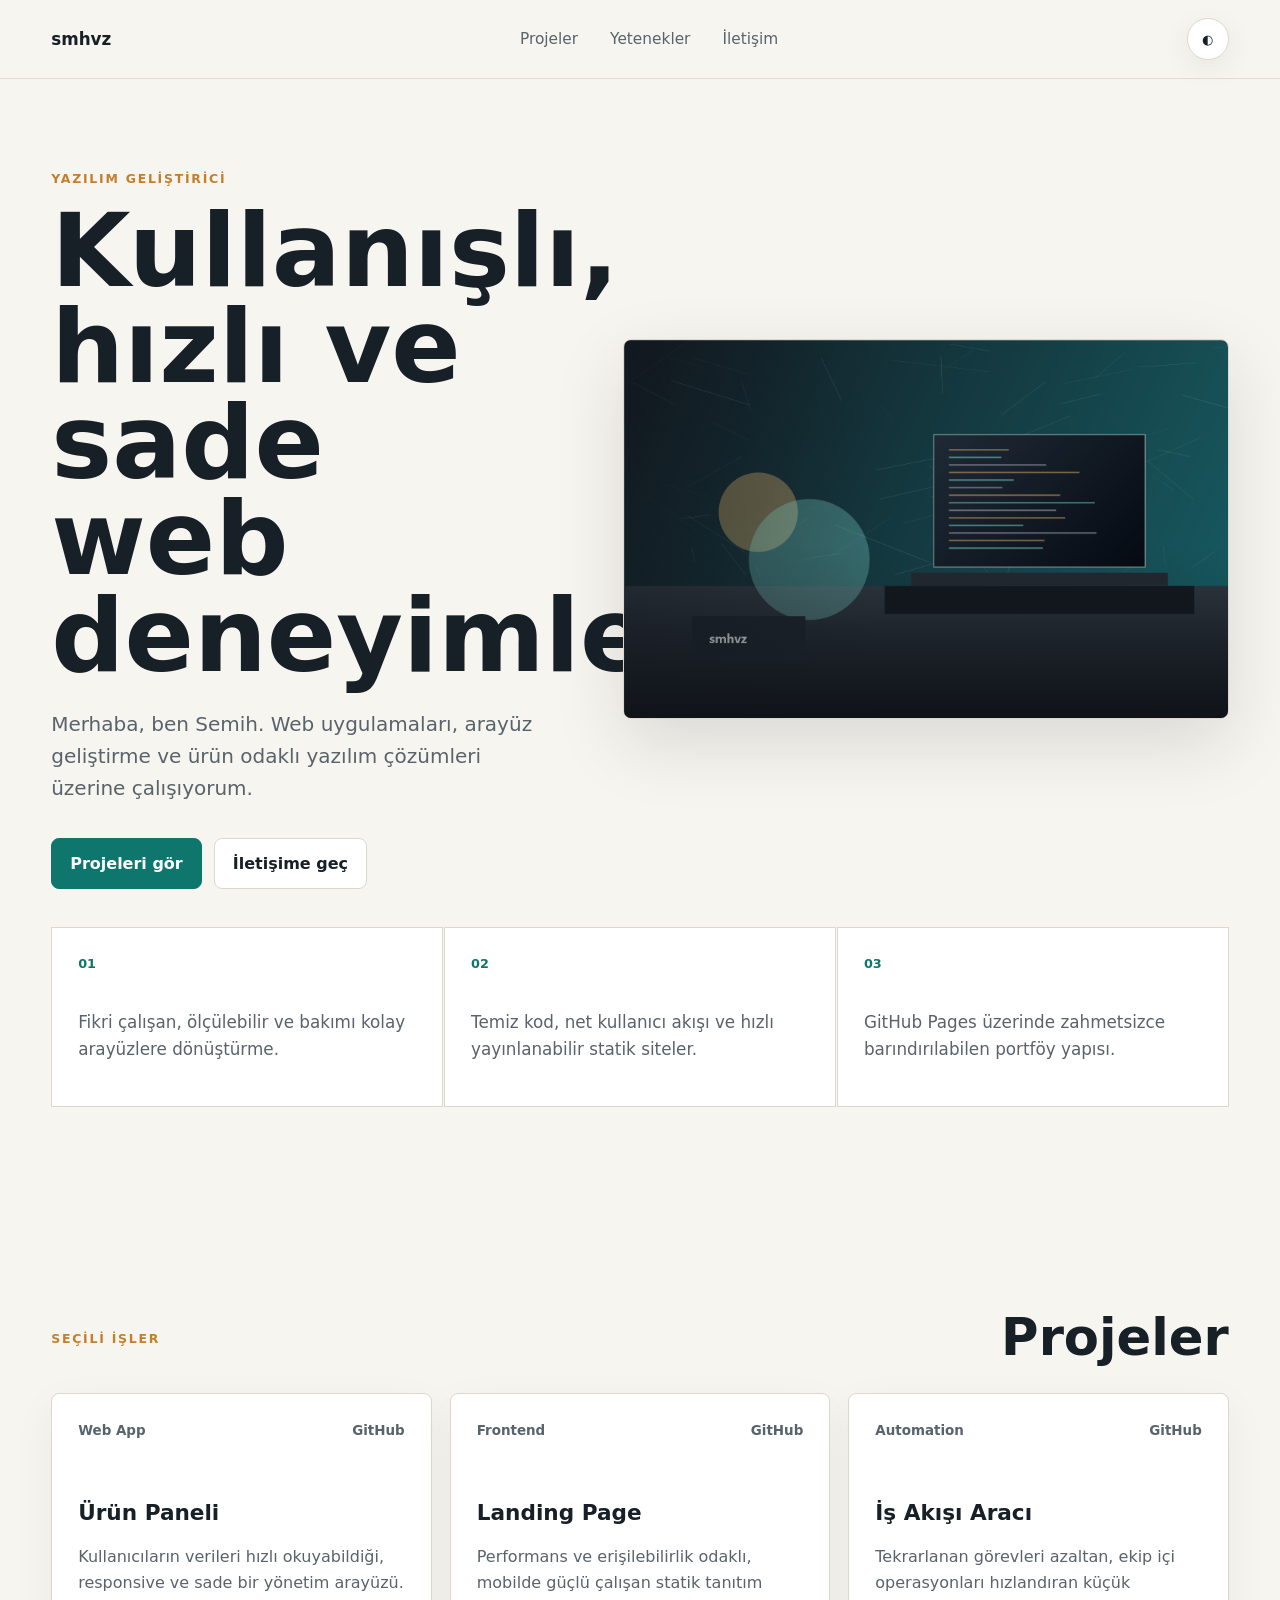
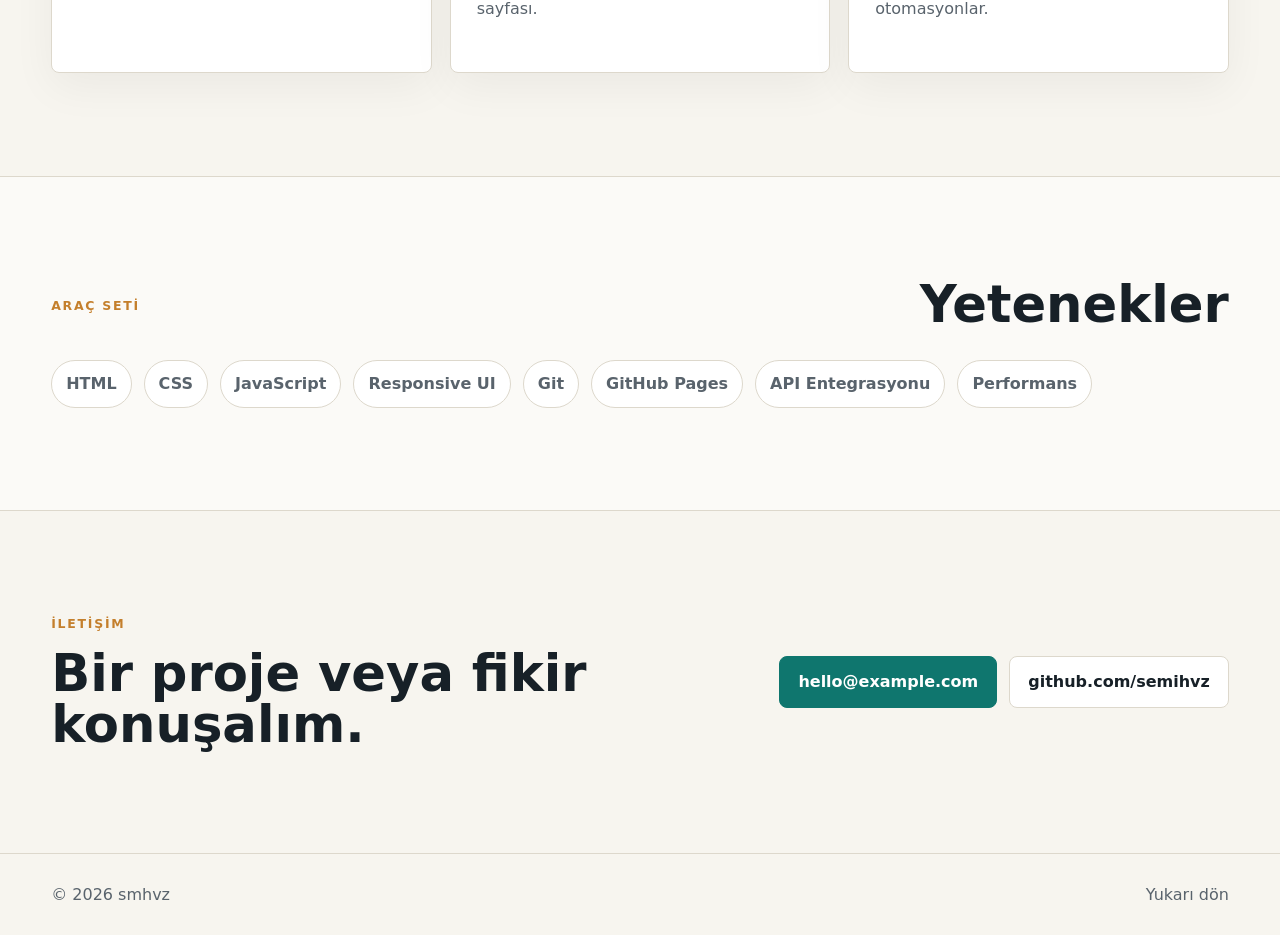
==== index.html @ c2ba66c3 "first commit" ====
<!doctype html>
<html lang="tr">
  <head>
    <meta charset="utf-8" />
    <meta name="viewport" content="width=device-width, initial-scale=1" />
    <meta
      name="description"
      content="smhvz kişisel portföy sitesi: yazılım geliştirme, projeler ve iletişim."
    />
    <meta property="og:title" content="smhvz | Portföy" />
    <meta
      property="og:description"
      content="Yazılım geliştirme, arayüzler ve ürün odaklı projeler."
    />
    <meta property="og:image" content="assets/portfolio-visual.png" />
    <title>smhvz | Portföy</title>
    <link rel="preload" href="assets/portfolio-visual.png" as="image" />
    <link rel="stylesheet" href="styles.css" />
  </head>
  <body>
    <header class="site-header">
      <a class="brand" href="#top" aria-label="Ana sayfa">smhvz</a>
      <nav class="nav" aria-label="Ana menü">
        <a href="#work">Projeler</a>
        <a href="#skills">Yetenekler</a>
        <a href="#contact">İletişim</a>
      </nav>
      <button class="theme-toggle" type="button" aria-label="Temayı değiştir">
        <span aria-hidden="true">◐</span>
      </button>
    </header>

    <main id="top">
      <section class="hero" aria-labelledby="hero-title">
        <div class="hero-copy">
          <p class="eyebrow">Yazılım Geliştirici</p>
          <h1 id="hero-title">Kullanışlı, hızlı ve sade web deneyimleri.</h1>
          <p class="hero-text">
            Merhaba, ben Semih. Web uygulamaları, arayüz geliştirme ve ürün
            odaklı yazılım çözümleri üzerine çalışıyorum.
          </p>
          <div class="hero-actions">
            <a class="button primary" href="#work">Projeleri gör</a>
            <a class="button secondary" href="mailto:hello@example.com">İletişime geç</a>
          </div>
        </div>
        <figure class="hero-media">
          <img
            src="assets/portfolio-visual.png"
            alt="Modern yazılım geliştirme çalışma alanı görseli"
          />
        </figure>
      </section>

      <section class="section intro" aria-label="Kısa özet">
        <div>
          <span class="metric">01</span>
          <p>Fikri çalışan, ölçülebilir ve bakımı kolay arayüzlere dönüştürme.</p>
        </div>
        <div>
          <span class="metric">02</span>
          <p>Temiz kod, net kullanıcı akışı ve hızlı yayınlanabilir statik siteler.</p>
        </div>
        <div>
          <span class="metric">03</span>
          <p>GitHub Pages üzerinde zahmetsizce barındırılabilen portföy yapısı.</p>
        </div>
      </section>

      <section class="section" id="work" aria-labelledby="work-title">
        <div class="section-heading">
          <p class="eyebrow">Seçili İşler</p>
          <h2 id="work-title">Projeler</h2>
        </div>
        <div class="project-grid">
          <article class="project-card">
            <div class="project-topline">
              <span>Web App</span>
              <a href="https://github.com/semihvz" aria-label="GitHub profilini aç">GitHub</a>
            </div>
            <h3>Ürün Paneli</h3>
            <p>
              Kullanıcıların verileri hızlı okuyabildiği, responsive ve sade bir
              yönetim arayüzü.
            </p>
          </article>
          <article class="project-card">
            <div class="project-topline">
              <span>Frontend</span>
              <a href="https://github.com/semihvz" aria-label="GitHub profilini aç">GitHub</a>
            </div>
            <h3>Landing Page</h3>
            <p>
              Performans ve erişilebilirlik odaklı, mobilde güçlü çalışan statik
              tanıtım sayfası.
            </p>
          </article>
          <article class="project-card">
            <div class="project-topline">
              <span>Automation</span>
              <a href="https://github.com/semihvz" aria-label="GitHub profilini aç">GitHub</a>
            </div>
            <h3>İş Akışı Aracı</h3>
            <p>
              Tekrarlanan görevleri azaltan, ekip içi operasyonları hızlandıran
              küçük otomasyonlar.
            </p>
          </article>
        </div>
      </section>

      <section class="section skills-section" id="skills" aria-labelledby="skills-title">
        <div class="section-heading">
          <p class="eyebrow">Araç Seti</p>
          <h2 id="skills-title">Yetenekler</h2>
        </div>
        <div class="skills">
          <span>HTML</span>
          <span>CSS</span>
          <span>JavaScript</span>
          <span>Responsive UI</span>
          <span>Git</span>
          <span>GitHub Pages</span>
          <span>API Entegrasyonu</span>
          <span>Performans</span>
        </div>
      </section>

      <section class="section contact" id="contact" aria-labelledby="contact-title">
        <div>
          <p class="eyebrow">İletişim</p>
          <h2 id="contact-title">Bir proje veya fikir konuşalım.</h2>
        </div>
        <div class="contact-actions">
          <a class="button primary" href="mailto:hello@example.com">hello@example.com</a>
          <a class="button secondary" href="https://github.com/semihvz">github.com/semihvz</a>
        </div>
      </section>
    </main>

    <footer class="footer">
      <span>© <span id="year"></span> smhvz</span>
      <a href="#top">Yukarı dön</a>
    </footer>

    <script src="script.js"></script>
  </body>
</html>
---- styles.css ----
:root {
  color-scheme: light;
  --bg: #f7f5ef;
  --surface: #ffffff;
  --text: #172027;
  --muted: #59636c;
  --line: #ddd8cc;
  --accent: #0f766e;
  --accent-strong: #115e59;
  --warm: #c47f2c;
  --shadow: 0 24px 70px rgba(23, 32, 39, 0.13);
}

:root[data-theme="dark"] {
  color-scheme: dark;
  --bg: #11161b;
  --surface: #192127;
  --text: #f2f5f2;
  --muted: #a9b4b7;
  --line: #2d3a40;
  --accent: #7dd3c7;
  --accent-strong: #9ee6dc;
  --warm: #f2bc77;
  --shadow: 0 24px 70px rgba(0, 0, 0, 0.38);
}

* {
  box-sizing: border-box;
}

html {
  scroll-behavior: smooth;
}

body {
  margin: 0;
  background: var(--bg);
  color: var(--text);
  font-family:
    Inter, ui-sans-serif, system-ui, -apple-system, BlinkMacSystemFont, "Segoe UI",
    sans-serif;
  line-height: 1.6;
}

a {
  color: inherit;
  text-decoration: none;
}

img {
  display: block;
  max-width: 100%;
}

.site-header {
  position: sticky;
  top: 0;
  z-index: 10;
  display: flex;
  align-items: center;
  justify-content: space-between;
  gap: 24px;
  padding: 18px clamp(18px, 4vw, 64px);
  border-bottom: 1px solid color-mix(in srgb, var(--line), transparent 22%);
  background: color-mix(in srgb, var(--bg), transparent 8%);
  backdrop-filter: blur(18px);
}

.brand {
  font-size: 1.05rem;
  font-weight: 800;
  letter-spacing: 0;
}

.nav {
  display: flex;
  align-items: center;
  gap: clamp(14px, 3vw, 32px);
  color: var(--muted);
  font-size: 0.96rem;
}

.nav a:hover,
.footer a:hover,
.project-topline a:hover {
  color: var(--accent-strong);
}

.theme-toggle {
  display: inline-grid;
  width: 42px;
  height: 42px;
  place-items: center;
  border: 1px solid var(--line);
  border-radius: 50%;
  background: var(--surface);
  color: var(--text);
  cursor: pointer;
  box-shadow: 0 8px 30px rgba(0, 0, 0, 0.07);
}

.hero {
  display: grid;
  grid-template-columns: minmax(0, 0.9fr) minmax(320px, 1.1fr);
  align-items: center;
  gap: clamp(30px, 6vw, 86px);
  min-height: calc(100vh - 78px);
  padding: clamp(44px, 7vw, 100px) clamp(18px, 4vw, 64px) 38px;
}

.hero-copy {
  max-width: 720px;
}

.eyebrow {
  margin: 0 0 14px;
  color: var(--warm);
  font-size: 0.78rem;
  font-weight: 800;
  letter-spacing: 0.14em;
  text-transform: uppercase;
}

h1,
h2,
h3,
p {
  margin-top: 0;
}

h1 {
  margin-bottom: 24px;
  font-size: clamp(2.8rem, 8vw, 6.7rem);
  line-height: 0.94;
  letter-spacing: 0;
}

h2 {
  margin-bottom: 0;
  font-size: clamp(2rem, 4vw, 3.5rem);
  line-height: 1;
  letter-spacing: 0;
}

h3 {
  margin-bottom: 14px;
  font-size: 1.35rem;
}

.hero-text {
  max-width: 590px;
  margin-bottom: 34px;
  color: var(--muted);
  font-size: clamp(1.05rem, 2vw, 1.25rem);
}

.hero-actions,
.contact-actions {
  display: flex;
  flex-wrap: wrap;
  gap: 12px;
}

.button {
  display: inline-flex;
  min-height: 48px;
  align-items: center;
  justify-content: center;
  border: 1px solid var(--line);
  border-radius: 8px;
  padding: 12px 18px;
  font-weight: 800;
  transition:
    transform 160ms ease,
    border-color 160ms ease,
    background 160ms ease;
}

.button:hover {
  transform: translateY(-2px);
}

.button.primary {
  border-color: var(--accent);
  background: var(--accent);
  color: #ffffff;
}

.button.secondary {
  background: var(--surface);
}

.hero-media {
  position: relative;
  margin: 0;
  border: 1px solid var(--line);
  border-radius: 8px;
  overflow: hidden;
  box-shadow: var(--shadow);
}

.hero-media::after {
  position: absolute;
  inset: 0;
  content: "";
  background:
    linear-gradient(90deg, rgba(17, 22, 27, 0.32), transparent 42%),
    linear-gradient(0deg, rgba(17, 22, 27, 0.35), transparent 46%);
  pointer-events: none;
}

.hero-media img {
  width: 100%;
  aspect-ratio: 16 / 10;
  object-fit: cover;
}

.section {
  padding: clamp(58px, 8vw, 112px) clamp(18px, 4vw, 64px);
}

.intro {
  display: grid;
  grid-template-columns: repeat(3, minmax(0, 1fr));
  gap: 1px;
  padding-top: 0;
}

.intro > div {
  min-height: 180px;
  padding: 26px;
  border: 1px solid var(--line);
  background: var(--surface);
}

.metric {
  display: block;
  margin-bottom: 34px;
  color: var(--accent);
  font-size: 0.8rem;
  font-weight: 900;
}

.intro p {
  margin-bottom: 0;
  color: var(--muted);
  font-size: 1.05rem;
}

.section-heading {
  display: flex;
  align-items: end;
  justify-content: space-between;
  gap: 24px;
  margin-bottom: 30px;
}

.project-grid {
  display: grid;
  grid-template-columns: repeat(3, minmax(0, 1fr));
  gap: 18px;
}

.project-card {
  min-height: 280px;
  padding: 26px;
  border: 1px solid var(--line);
  border-radius: 8px;
  background: var(--surface);
  box-shadow: 0 14px 44px rgba(0, 0, 0, 0.05);
}

.project-card p {
  color: var(--muted);
}

.project-topline {
  display: flex;
  justify-content: space-between;
  gap: 16px;
  margin-bottom: 54px;
  color: var(--muted);
  font-size: 0.84rem;
  font-weight: 800;
}

.skills-section {
  border-block: 1px solid var(--line);
  background: color-mix(in srgb, var(--surface), transparent 48%);
}

.skills {
  display: flex;
  flex-wrap: wrap;
  gap: 12px;
}

.skills span {
  border: 1px solid var(--line);
  border-radius: 999px;
  padding: 10px 14px;
  background: var(--surface);
  color: var(--muted);
  font-weight: 800;
}

.contact {
  display: grid;
  grid-template-columns: minmax(0, 1fr) auto;
  align-items: center;
  gap: 28px;
}

.footer {
  display: flex;
  align-items: center;
  justify-content: space-between;
  gap: 18px;
  padding: 28px clamp(18px, 4vw, 64px);
  border-top: 1px solid var(--line);
  color: var(--muted);
}

@media (max-width: 900px) {
  .site-header {
    flex-wrap: wrap;
  }

  .nav {
    order: 3;
    width: 100%;
    justify-content: space-between;
  }

  .hero,
  .contact {
    grid-template-columns: 1fr;
  }

  .hero {
    min-height: auto;
  }

  .intro,
  .project-grid {
    grid-template-columns: 1fr;
  }
}

@media (max-width: 560px) {
  .site-header {
    padding-inline: 16px;
  }

  .nav {
    gap: 10px;
    font-size: 0.9rem;
  }

  h1 {
    font-size: clamp(2.55rem, 15vw, 4rem);
  }

  .hero-actions .button,
  .contact-actions .button {
    width: 100%;
  }

  .section-heading {
    display: block;
  }

  .footer {
    flex-direction: column;
    align-items: flex-start;
  }
}
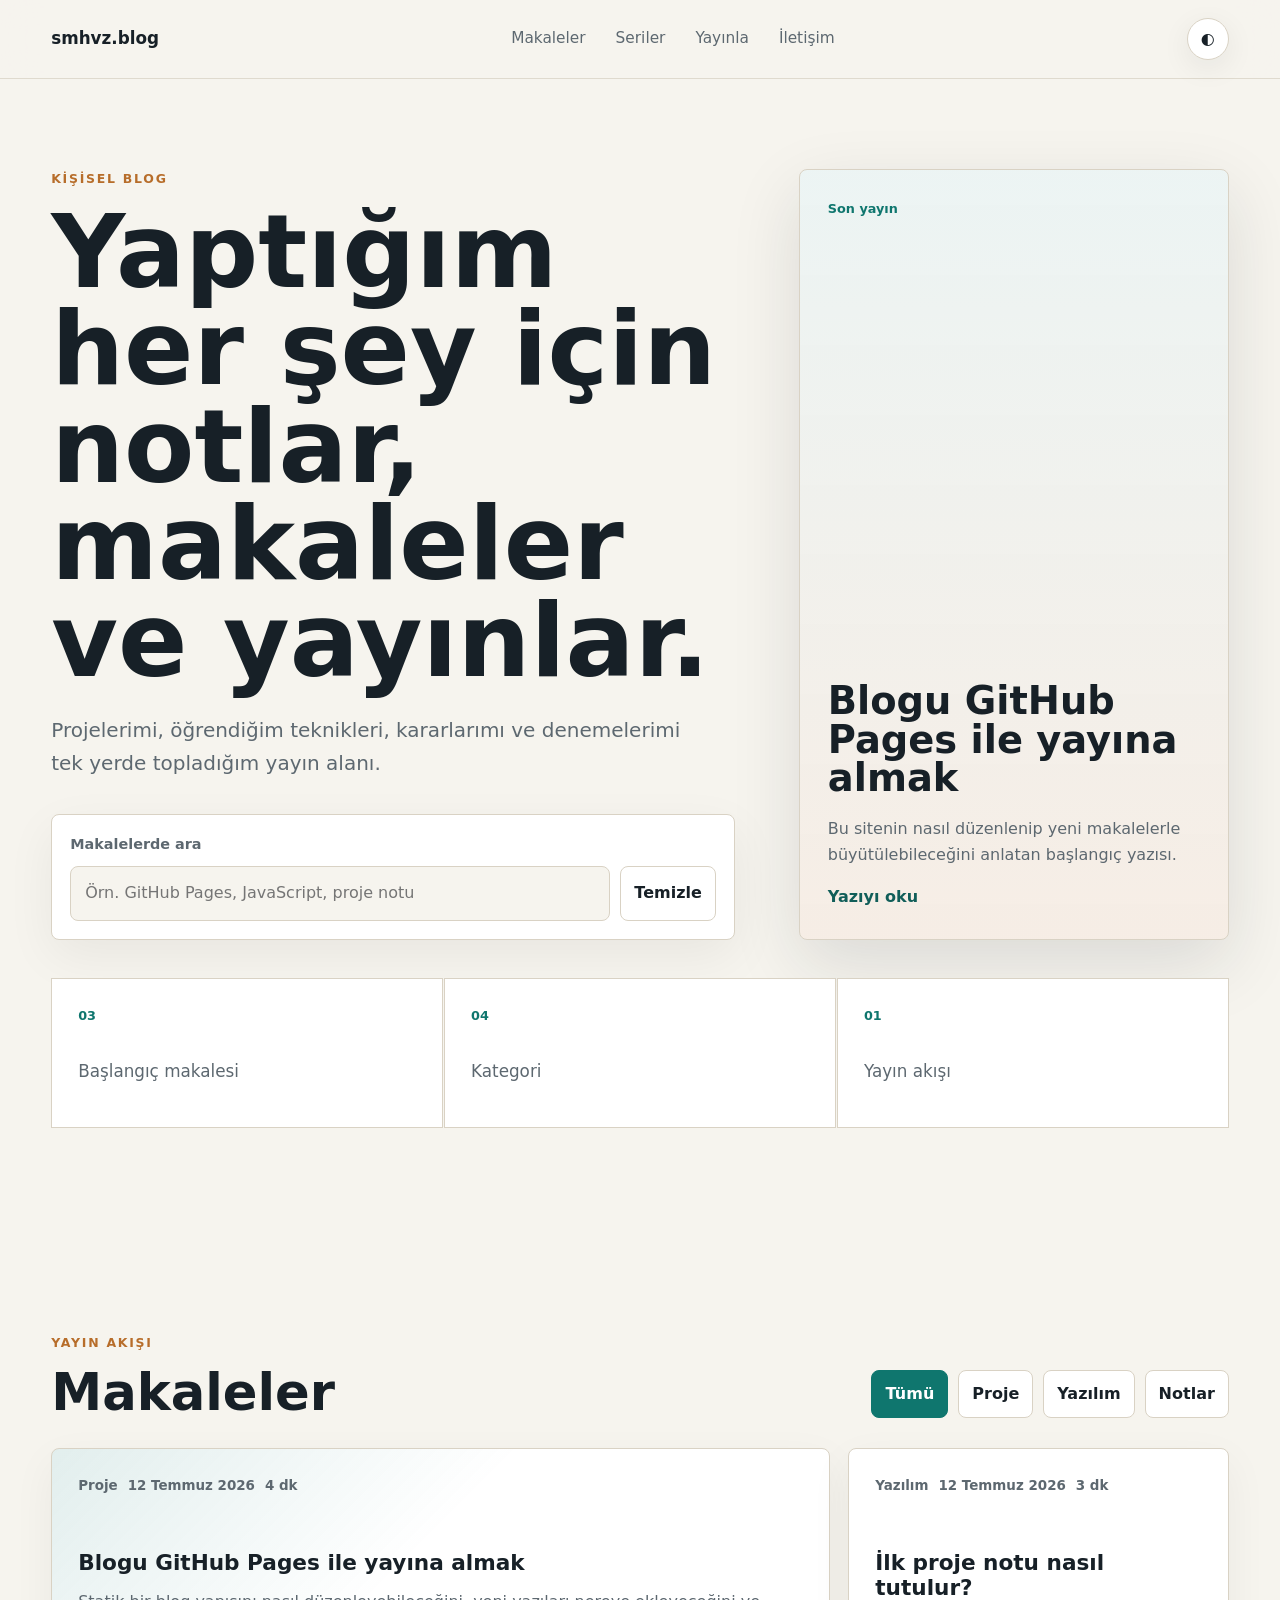
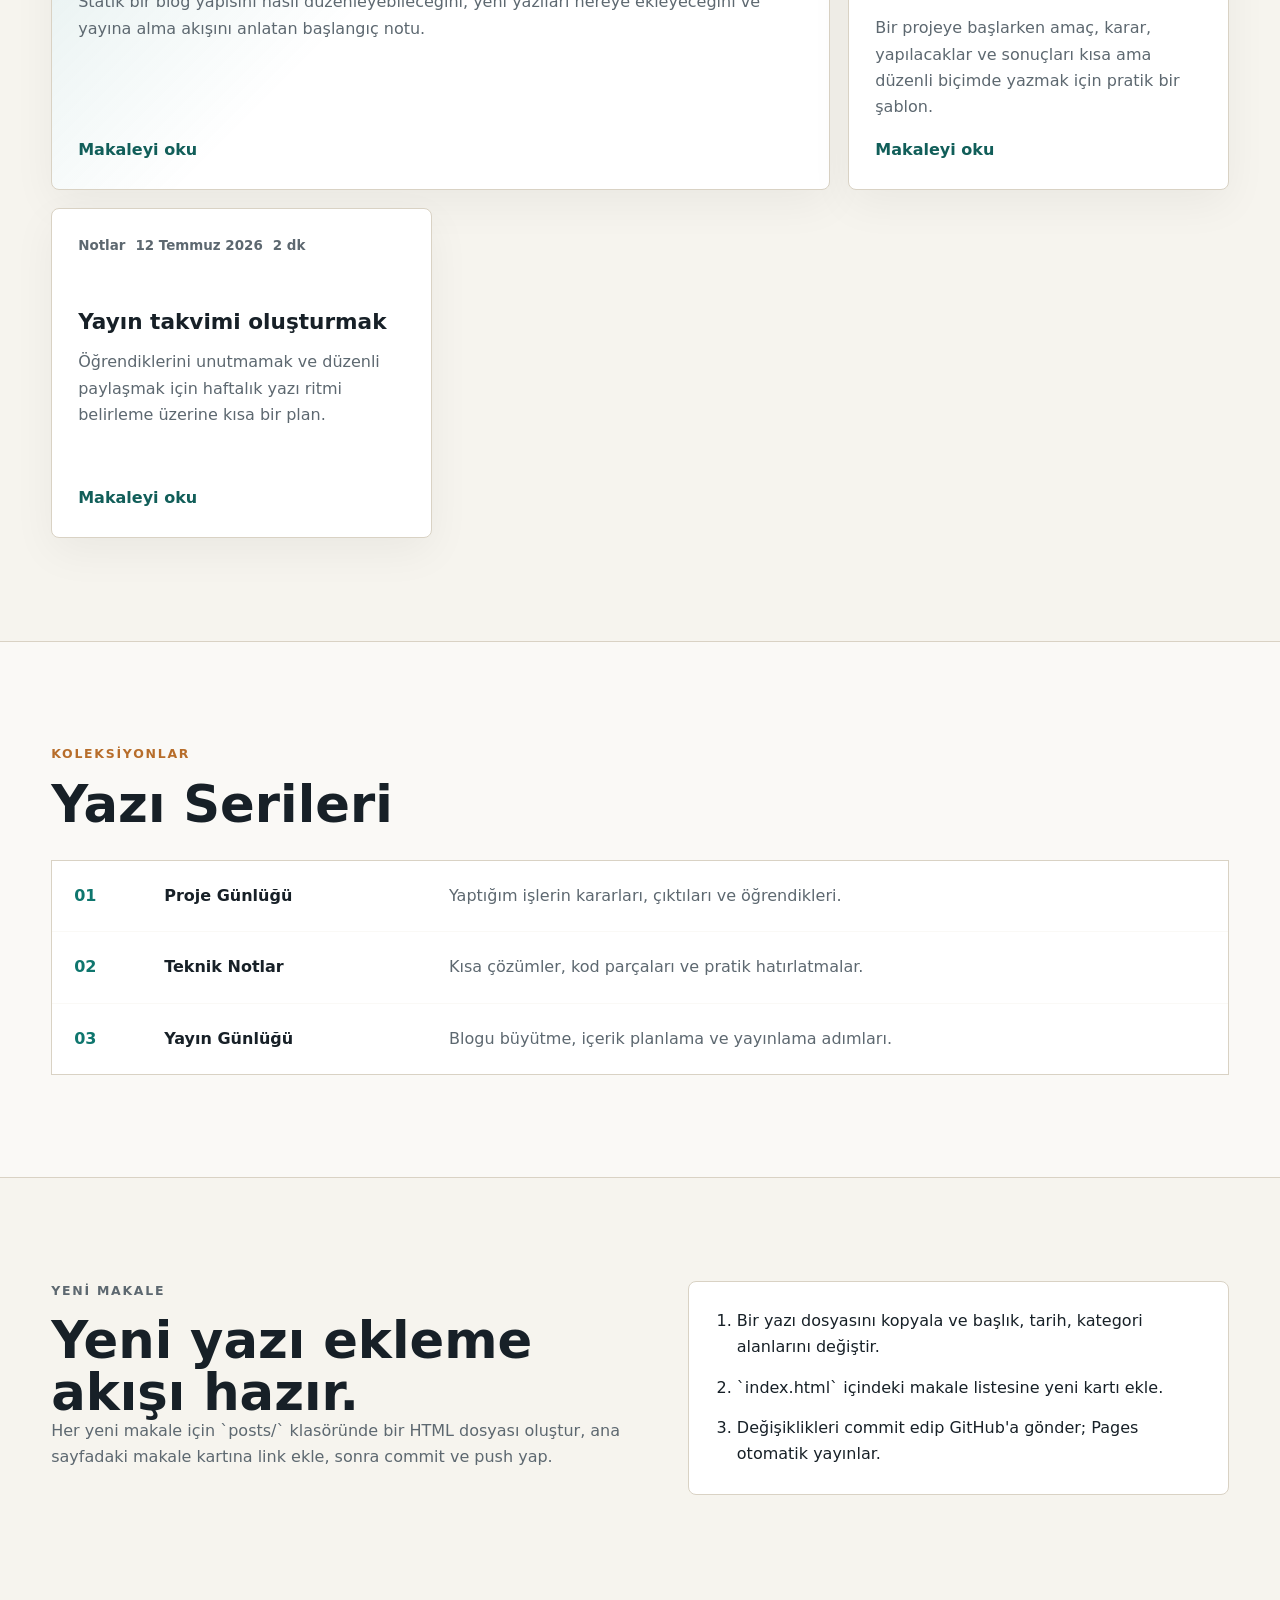
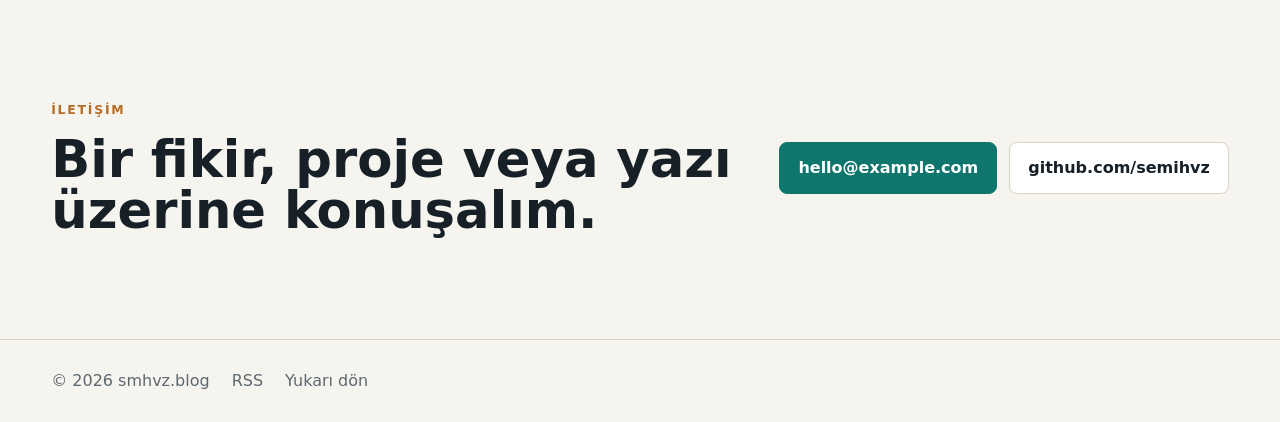
==== commit 583d5966: "Convert site to blog" ====
--- a/index.html
+++ b/index.html
@@ -5,24 +5,25 @@
     <meta name="viewport" content="width=device-width, initial-scale=1" />
     <meta
       name="description"
-      content="smhvz kişisel portföy sitesi: yazılım geliştirme, projeler ve iletişim."
+      content="smhvz blog: projeler, öğrendiklerim, yazılım notları ve yayınladığım makaleler."
     />
-    <meta property="og:title" content="smhvz | Portföy" />
+    <meta property="og:title" content="smhvz | Blog" />
     <meta
       property="og:description"
-      content="Yazılım geliştirme, arayüzler ve ürün odaklı projeler."
+      content="Yaptığım işler, projeler ve yazılım üzerine yayınladığım makaleler."
     />
     <meta property="og:image" content="assets/portfolio-visual.png" />
-    <title>smhvz | Portföy</title>
+    <title>smhvz | Blog</title>
     <link rel="preload" href="assets/portfolio-visual.png" as="image" />
     <link rel="stylesheet" href="styles.css" />
   </head>
   <body>
     <header class="site-header">
-      <a class="brand" href="#top" aria-label="Ana sayfa">smhvz</a>
+      <a class="brand" href="#top" aria-label="Ana sayfa">smhvz.blog</a>
       <nav class="nav" aria-label="Ana menü">
-        <a href="#work">Projeler</a>
-        <a href="#skills">Yetenekler</a>
+        <a href="#articles">Makaleler</a>
+        <a href="#series">Seriler</a>
+        <a href="#publish">Yayınla</a>
         <a href="#contact">İletişim</a>
       </nav>
       <button class="theme-toggle" type="button" aria-label="Temayı değiştir">
@@ -31,105 +32,160 @@
     </header>
 
     <main id="top">
-      <section class="hero" aria-labelledby="hero-title">
+      <section class="hero blog-hero" aria-labelledby="hero-title">
         <div class="hero-copy">
-          <p class="eyebrow">Yazılım Geliştirici</p>
-          <h1 id="hero-title">Kullanışlı, hızlı ve sade web deneyimleri.</h1>
+          <p class="eyebrow">Kişisel Blog</p>
+          <h1 id="hero-title">Yaptığım her şey için notlar, makaleler ve yayınlar.</h1>
           <p class="hero-text">
-            Merhaba, ben Semih. Web uygulamaları, arayüz geliştirme ve ürün
-            odaklı yazılım çözümleri üzerine çalışıyorum.
+            Projelerimi, öğrendiğim teknikleri, kararlarımı ve denemelerimi tek
+            yerde topladığım yayın alanı.
           </p>
-          <div class="hero-actions">
-            <a class="button primary" href="#work">Projeleri gör</a>
-            <a class="button secondary" href="mailto:hello@example.com">İletişime geç</a>
+          <form class="search-panel" role="search" aria-label="Makalelerde ara">
+            <label for="search">Makalelerde ara</label>
+            <div>
+              <input
+                id="search"
+                name="search"
+                type="search"
+                placeholder="Örn. GitHub Pages, JavaScript, proje notu"
+                autocomplete="off"
+              />
+              <button type="reset">Temizle</button>
+            </div>
+          </form>
+        </div>
+        <aside class="hero-note" aria-label="Yayın özeti">
+          <span class="note-label">Son yayın</span>
+          <h2>Blogu GitHub Pages ile yayına almak</h2>
+          <p>
+            Bu sitenin nasıl düzenlenip yeni makalelerle büyütülebileceğini
+            anlatan başlangıç yazısı.
+          </p>
+          <a class="text-link" href="posts/github-pages-blog.html">Yazıyı oku</a>
+        </aside>
+      </section>
+
+      <section class="section stats" aria-label="Blog özeti">
+        <div>
+          <span class="metric">03</span>
+          <p>Başlangıç makalesi</p>
+        </div>
+        <div>
+          <span class="metric">04</span>
+          <p>Kategori</p>
+        </div>
+        <div>
+          <span class="metric">01</span>
+          <p>Yayın akışı</p>
+        </div>
+      </section>
+
+      <section class="section articles-section" id="articles" aria-labelledby="articles-title">
+        <div class="section-heading">
+          <div>
+            <p class="eyebrow">Yayın Akışı</p>
+            <h2 id="articles-title">Makaleler</h2>
           </div>
-        </div>
-        <figure class="hero-media">
-          <img
-            src="assets/portfolio-visual.png"
-            alt="Modern yazılım geliştirme çalışma alanı görseli"
-          />
-        </figure>
-      </section>
-
-      <section class="section intro" aria-label="Kısa özet">
-        <div>
-          <span class="metric">01</span>
-          <p>Fikri çalışan, ölçülebilir ve bakımı kolay arayüzlere dönüştürme.</p>
-        </div>
-        <div>
-          <span class="metric">02</span>
-          <p>Temiz kod, net kullanıcı akışı ve hızlı yayınlanabilir statik siteler.</p>
-        </div>
-        <div>
-          <span class="metric">03</span>
-          <p>GitHub Pages üzerinde zahmetsizce barındırılabilen portföy yapısı.</p>
-        </div>
-      </section>
-
-      <section class="section" id="work" aria-labelledby="work-title">
+          <div class="filters" aria-label="Makale filtreleri">
+            <button class="filter active" type="button" data-filter="all">Tümü</button>
+            <button class="filter" type="button" data-filter="Proje">Proje</button>
+            <button class="filter" type="button" data-filter="Yazılım">Yazılım</button>
+            <button class="filter" type="button" data-filter="Notlar">Notlar</button>
+          </div>
+        </div>
+
+        <div class="article-grid" id="article-grid">
+          <article class="article-card featured" data-category="Proje">
+            <div class="article-meta">
+              <span>Proje</span>
+              <time datetime="2026-07-12">12 Temmuz 2026</time>
+              <span>4 dk</span>
+            </div>
+            <h3>Blogu GitHub Pages ile yayına almak</h3>
+            <p>
+              Statik bir blog yapısını nasıl düzenleyebileceğini, yeni yazıları
+              nereye ekleyeceğini ve yayına alma akışını anlatan başlangıç notu.
+            </p>
+            <a class="text-link" href="posts/github-pages-blog.html">Makaleyi oku</a>
+          </article>
+
+          <article class="article-card" data-category="Yazılım">
+            <div class="article-meta">
+              <span>Yazılım</span>
+              <time datetime="2026-07-12">12 Temmuz 2026</time>
+              <span>3 dk</span>
+            </div>
+            <h3>İlk proje notu nasıl tutulur?</h3>
+            <p>
+              Bir projeye başlarken amaç, karar, yapılacaklar ve sonuçları kısa
+              ama düzenli biçimde yazmak için pratik bir şablon.
+            </p>
+            <a class="text-link" href="posts/proje-notu-sablonu.html">Makaleyi oku</a>
+          </article>
+
+          <article class="article-card" data-category="Notlar">
+            <div class="article-meta">
+              <span>Notlar</span>
+              <time datetime="2026-07-12">12 Temmuz 2026</time>
+              <span>2 dk</span>
+            </div>
+            <h3>Yayın takvimi oluşturmak</h3>
+            <p>
+              Öğrendiklerini unutmamak ve düzenli paylaşmak için haftalık yazı
+              ritmi belirleme üzerine kısa bir plan.
+            </p>
+            <a class="text-link" href="posts/yayin-takvimi.html">Makaleyi oku</a>
+          </article>
+        </div>
+        <p class="empty-state" hidden>Bu aramaya uygun makale bulunamadı.</p>
+      </section>
+
+      <section class="section series-section" id="series" aria-labelledby="series-title">
         <div class="section-heading">
-          <p class="eyebrow">Seçili İşler</p>
-          <h2 id="work-title">Projeler</h2>
-        </div>
-        <div class="project-grid">
-          <article class="project-card">
-            <div class="project-topline">
-              <span>Web App</span>
-              <a href="https://github.com/semihvz" aria-label="GitHub profilini aç">GitHub</a>
-            </div>
-            <h3>Ürün Paneli</h3>
-            <p>
-              Kullanıcıların verileri hızlı okuyabildiği, responsive ve sade bir
-              yönetim arayüzü.
-            </p>
-          </article>
-          <article class="project-card">
-            <div class="project-topline">
-              <span>Frontend</span>
-              <a href="https://github.com/semihvz" aria-label="GitHub profilini aç">GitHub</a>
-            </div>
-            <h3>Landing Page</h3>
-            <p>
-              Performans ve erişilebilirlik odaklı, mobilde güçlü çalışan statik
-              tanıtım sayfası.
-            </p>
-          </article>
-          <article class="project-card">
-            <div class="project-topline">
-              <span>Automation</span>
-              <a href="https://github.com/semihvz" aria-label="GitHub profilini aç">GitHub</a>
-            </div>
-            <h3>İş Akışı Aracı</h3>
-            <p>
-              Tekrarlanan görevleri azaltan, ekip içi operasyonları hızlandıran
-              küçük otomasyonlar.
-            </p>
-          </article>
-        </div>
-      </section>
-
-      <section class="section skills-section" id="skills" aria-labelledby="skills-title">
-        <div class="section-heading">
-          <p class="eyebrow">Araç Seti</p>
-          <h2 id="skills-title">Yetenekler</h2>
-        </div>
-        <div class="skills">
-          <span>HTML</span>
-          <span>CSS</span>
-          <span>JavaScript</span>
-          <span>Responsive UI</span>
-          <span>Git</span>
-          <span>GitHub Pages</span>
-          <span>API Entegrasyonu</span>
-          <span>Performans</span>
-        </div>
+          <div>
+            <p class="eyebrow">Koleksiyonlar</p>
+            <h2 id="series-title">Yazı Serileri</h2>
+          </div>
+        </div>
+        <div class="series-list">
+          <a href="#articles">
+            <span>01</span>
+            <strong>Proje Günlüğü</strong>
+            <em>Yaptığım işlerin kararları, çıktıları ve öğrendikleri.</em>
+          </a>
+          <a href="#articles">
+            <span>02</span>
+            <strong>Teknik Notlar</strong>
+            <em>Kısa çözümler, kod parçaları ve pratik hatırlatmalar.</em>
+          </a>
+          <a href="#articles">
+            <span>03</span>
+            <strong>Yayın Günlüğü</strong>
+            <em>Blogu büyütme, içerik planlama ve yayınlama adımları.</em>
+          </a>
+        </div>
+      </section>
+
+      <section class="section publish" id="publish" aria-labelledby="publish-title">
+        <div>
+          <p class="eyebrow">Yeni Makale</p>
+          <h2 id="publish-title">Yeni yazı ekleme akışı hazır.</h2>
+          <p>
+            Her yeni makale için `posts/` klasöründe bir HTML dosyası oluştur,
+            ana sayfadaki makale kartına link ekle, sonra commit ve push yap.
+          </p>
+        </div>
+        <ol class="publish-steps">
+          <li>Bir yazı dosyasını kopyala ve başlık, tarih, kategori alanlarını değiştir.</li>
+          <li>`index.html` içindeki makale listesine yeni kartı ekle.</li>
+          <li>Değişiklikleri commit edip GitHub'a gönder; Pages otomatik yayınlar.</li>
+        </ol>
       </section>
 
       <section class="section contact" id="contact" aria-labelledby="contact-title">
         <div>
           <p class="eyebrow">İletişim</p>
-          <h2 id="contact-title">Bir proje veya fikir konuşalım.</h2>
+          <h2 id="contact-title">Bir fikir, proje veya yazı üzerine konuşalım.</h2>
         </div>
         <div class="contact-actions">
           <a class="button primary" href="mailto:hello@example.com">hello@example.com</a>
@@ -139,7 +195,8 @@
     </main>
 
     <footer class="footer">
-      <span>© <span id="year"></span> smhvz</span>
+      <span>© <span id="year"></span> smhvz.blog</span>
+      <a href="feed.xml">RSS</a>
       <a href="#top">Yukarı dön</a>
     </footer>
 
--- a/styles.css
+++ b/styles.css
@@ -1,26 +1,30 @@
 :root {
   color-scheme: light;
-  --bg: #f7f5ef;
+  --bg: #f6f4ee;
   --surface: #ffffff;
+  --surface-soft: #ebe6dc;
   --text: #172027;
-  --muted: #59636c;
-  --line: #ddd8cc;
+  --muted: #5d6870;
+  --line: #d9d2c4;
   --accent: #0f766e;
   --accent-strong: #115e59;
-  --warm: #c47f2c;
-  --shadow: 0 24px 70px rgba(23, 32, 39, 0.13);
+  --warm: #b76d2a;
+  --ink: #26313a;
+  --shadow: 0 24px 70px rgba(23, 32, 39, 0.12);
 }
 
 :root[data-theme="dark"] {
   color-scheme: dark;
   --bg: #11161b;
   --surface: #192127;
+  --surface-soft: #202b31;
   --text: #f2f5f2;
-  --muted: #a9b4b7;
-  --line: #2d3a40;
+  --muted: #aab5b8;
+  --line: #2e3b42;
   --accent: #7dd3c7;
-  --accent-strong: #9ee6dc;
-  --warm: #f2bc77;
+  --accent-strong: #a2ece2;
+  --warm: #f0b36b;
+  --ink: #e8eeee;
   --shadow: 0 24px 70px rgba(0, 0, 0, 0.38);
 }
 
@@ -39,7 +43,7 @@
   font-family:
     Inter, ui-sans-serif, system-ui, -apple-system, BlinkMacSystemFont, "Segoe UI",
     sans-serif;
-  line-height: 1.6;
+  line-height: 1.65;
 }
 
 a {
@@ -47,9 +51,9 @@
   text-decoration: none;
 }
 
-img {
-  display: block;
-  max-width: 100%;
+button,
+input {
+  font: inherit;
 }
 
 .site-header {
@@ -68,21 +72,22 @@
 
 .brand {
   font-size: 1.05rem;
-  font-weight: 800;
+  font-weight: 900;
   letter-spacing: 0;
 }
 
 .nav {
   display: flex;
   align-items: center;
-  gap: clamp(14px, 3vw, 32px);
+  gap: clamp(14px, 3vw, 30px);
   color: var(--muted);
   font-size: 0.96rem;
 }
 
 .nav a:hover,
 .footer a:hover,
-.project-topline a:hover {
+.text-link:hover,
+.article-meta a:hover {
   color: var(--accent-strong);
 }
 
@@ -101,22 +106,22 @@
 
 .hero {
   display: grid;
-  grid-template-columns: minmax(0, 0.9fr) minmax(320px, 1.1fr);
-  align-items: center;
-  gap: clamp(30px, 6vw, 86px);
+  grid-template-columns: minmax(0, 1fr) minmax(300px, 430px);
+  align-items: stretch;
+  gap: clamp(24px, 5vw, 72px);
   min-height: calc(100vh - 78px);
-  padding: clamp(44px, 7vw, 100px) clamp(18px, 4vw, 64px) 38px;
+  padding: clamp(44px, 7vw, 96px) clamp(18px, 4vw, 64px) 38px;
 }
 
 .hero-copy {
-  max-width: 720px;
+  max-width: 920px;
 }
 
 .eyebrow {
   margin: 0 0 14px;
   color: var(--warm);
   font-size: 0.78rem;
-  font-weight: 800;
+  font-weight: 900;
   letter-spacing: 0.14em;
   text-transform: uppercase;
 }
@@ -129,9 +134,10 @@
 }
 
 h1 {
+  max-width: 960px;
   margin-bottom: 24px;
-  font-size: clamp(2.8rem, 8vw, 6.7rem);
-  line-height: 0.94;
+  font-size: clamp(3rem, 8vw, 6.7rem);
+  line-height: 0.95;
   letter-spacing: 0;
 }
 
@@ -145,20 +151,272 @@
 h3 {
   margin-bottom: 14px;
   font-size: 1.35rem;
+  line-height: 1.2;
 }
 
 .hero-text {
-  max-width: 590px;
+  max-width: 660px;
   margin-bottom: 34px;
   color: var(--muted);
   font-size: clamp(1.05rem, 2vw, 1.25rem);
 }
 
-.hero-actions,
+.search-panel {
+  max-width: 720px;
+  padding: 18px;
+  border: 1px solid var(--line);
+  border-radius: 8px;
+  background: var(--surface);
+  box-shadow: 0 16px 50px rgba(0, 0, 0, 0.06);
+}
+
+.search-panel label {
+  display: block;
+  margin-bottom: 10px;
+  color: var(--muted);
+  font-size: 0.9rem;
+  font-weight: 800;
+}
+
+.search-panel div {
+  display: flex;
+  gap: 10px;
+}
+
+.search-panel input {
+  min-width: 0;
+  flex: 1;
+  border: 1px solid var(--line);
+  border-radius: 8px;
+  padding: 13px 14px;
+  background: var(--bg);
+  color: var(--text);
+}
+
+.search-panel button,
+.filter {
+  border: 1px solid var(--line);
+  border-radius: 8px;
+  padding: 10px 13px;
+  background: var(--surface);
+  color: var(--text);
+  cursor: pointer;
+  font-weight: 800;
+}
+
+.hero-note {
+  display: flex;
+  min-height: 420px;
+  flex-direction: column;
+  justify-content: flex-end;
+  border: 1px solid var(--line);
+  border-radius: 8px;
+  padding: 28px;
+  background:
+    linear-gradient(180deg, rgba(15, 118, 110, 0.08), rgba(183, 109, 42, 0.12)),
+    var(--surface);
+  box-shadow: var(--shadow);
+}
+
+.hero-note h2 {
+  margin-bottom: 18px;
+  font-size: clamp(1.7rem, 3vw, 2.6rem);
+}
+
+.hero-note p {
+  color: var(--muted);
+}
+
+.note-label,
+.metric {
+  display: block;
+  color: var(--accent);
+  font-size: 0.8rem;
+  font-weight: 900;
+}
+
+.note-label {
+  margin-bottom: auto;
+}
+
+.text-link {
+  color: var(--accent-strong);
+  font-weight: 900;
+}
+
+.section {
+  padding: clamp(58px, 8vw, 112px) clamp(18px, 4vw, 64px);
+}
+
+.stats {
+  display: grid;
+  grid-template-columns: repeat(3, minmax(0, 1fr));
+  gap: 1px;
+  padding-top: 0;
+}
+
+.stats > div {
+  min-height: 150px;
+  padding: 26px;
+  border: 1px solid var(--line);
+  background: var(--surface);
+}
+
+.metric {
+  margin-bottom: 32px;
+}
+
+.stats p {
+  margin-bottom: 0;
+  color: var(--muted);
+  font-size: 1.05rem;
+}
+
+.section-heading {
+  display: flex;
+  align-items: end;
+  justify-content: space-between;
+  gap: 24px;
+  margin-bottom: 30px;
+}
+
+.filters {
+  display: flex;
+  flex-wrap: wrap;
+  gap: 10px;
+  justify-content: flex-end;
+}
+
+.filter.active {
+  border-color: var(--accent);
+  background: var(--accent);
+  color: #ffffff;
+}
+
+.article-grid {
+  display: grid;
+  grid-template-columns: repeat(3, minmax(0, 1fr));
+  gap: 18px;
+}
+
+.article-card {
+  display: flex;
+  min-height: 330px;
+  flex-direction: column;
+  padding: 26px;
+  border: 1px solid var(--line);
+  border-radius: 8px;
+  background: var(--surface);
+  box-shadow: 0 14px 44px rgba(0, 0, 0, 0.05);
+}
+
+.article-card.featured {
+  grid-column: span 2;
+  background:
+    linear-gradient(135deg, rgba(15, 118, 110, 0.12), transparent 42%),
+    var(--surface);
+}
+
+.article-card p {
+  color: var(--muted);
+}
+
+.article-card .text-link {
+  margin-top: auto;
+}
+
+.article-meta {
+  display: flex;
+  flex-wrap: wrap;
+  gap: 10px;
+  margin-bottom: 52px;
+  color: var(--muted);
+  font-size: 0.84rem;
+  font-weight: 800;
+}
+
+.article-meta span,
+.article-meta time {
+  display: inline-flex;
+  align-items: center;
+}
+
+.empty-state {
+  margin: 24px 0 0;
+  color: var(--muted);
+  font-weight: 800;
+}
+
+.series-section {
+  border-block: 1px solid var(--line);
+  background: color-mix(in srgb, var(--surface), transparent 48%);
+}
+
+.series-list {
+  display: grid;
+  gap: 1px;
+  border: 1px solid var(--line);
+}
+
+.series-list a {
+  display: grid;
+  grid-template-columns: 70px minmax(160px, 0.35fr) minmax(0, 1fr);
+  gap: 20px;
+  align-items: center;
+  padding: 22px;
+  background: var(--surface);
+}
+
+.series-list a:hover {
+  background: var(--surface-soft);
+}
+
+.series-list span {
+  color: var(--accent);
+  font-weight: 900;
+}
+
+.series-list em {
+  color: var(--muted);
+  font-style: normal;
+}
+
+.publish {
+  display: grid;
+  grid-template-columns: minmax(0, 0.9fr) minmax(280px, 0.8fr);
+  gap: 28px;
+  align-items: start;
+}
+
+.publish p {
+  max-width: 720px;
+  color: var(--muted);
+}
+
+.publish-steps {
+  margin: 0;
+  padding: 26px 26px 26px 48px;
+  border: 1px solid var(--line);
+  border-radius: 8px;
+  background: var(--surface);
+}
+
+.publish-steps li + li {
+  margin-top: 14px;
+}
+
+.contact {
+  display: grid;
+  grid-template-columns: minmax(0, 1fr) auto;
+  align-items: center;
+  gap: 28px;
+}
+
 .contact-actions {
   display: flex;
   flex-wrap: wrap;
   gap: 12px;
+  justify-content: flex-end;
 }
 
 .button {
@@ -169,7 +427,7 @@
   border: 1px solid var(--line);
   border-radius: 8px;
   padding: 12px 18px;
-  font-weight: 800;
+  font-weight: 900;
   transition:
     transform 160ms ease,
     border-color 160ms ease,
@@ -190,138 +448,107 @@
   background: var(--surface);
 }
 
-.hero-media {
-  position: relative;
-  margin: 0;
-  border: 1px solid var(--line);
-  border-radius: 8px;
-  overflow: hidden;
-  box-shadow: var(--shadow);
-}
-
-.hero-media::after {
-  position: absolute;
-  inset: 0;
-  content: "";
-  background:
-    linear-gradient(90deg, rgba(17, 22, 27, 0.32), transparent 42%),
-    linear-gradient(0deg, rgba(17, 22, 27, 0.35), transparent 46%);
-  pointer-events: none;
-}
-
-.hero-media img {
-  width: 100%;
-  aspect-ratio: 16 / 10;
-  object-fit: cover;
-}
-
-.section {
-  padding: clamp(58px, 8vw, 112px) clamp(18px, 4vw, 64px);
-}
-
-.intro {
-  display: grid;
-  grid-template-columns: repeat(3, minmax(0, 1fr));
-  gap: 1px;
-  padding-top: 0;
-}
-
-.intro > div {
-  min-height: 180px;
-  padding: 26px;
-  border: 1px solid var(--line);
-  background: var(--surface);
-}
-
-.metric {
-  display: block;
-  margin-bottom: 34px;
-  color: var(--accent);
-  font-size: 0.8rem;
-  font-weight: 900;
-}
-
-.intro p {
-  margin-bottom: 0;
-  color: var(--muted);
-  font-size: 1.05rem;
-}
-
-.section-heading {
-  display: flex;
-  align-items: end;
-  justify-content: space-between;
-  gap: 24px;
-  margin-bottom: 30px;
-}
-
-.project-grid {
-  display: grid;
-  grid-template-columns: repeat(3, minmax(0, 1fr));
-  gap: 18px;
-}
-
-.project-card {
-  min-height: 280px;
-  padding: 26px;
-  border: 1px solid var(--line);
-  border-radius: 8px;
-  background: var(--surface);
-  box-shadow: 0 14px 44px rgba(0, 0, 0, 0.05);
-}
-
-.project-card p {
-  color: var(--muted);
-}
-
-.project-topline {
-  display: flex;
-  justify-content: space-between;
-  gap: 16px;
-  margin-bottom: 54px;
-  color: var(--muted);
-  font-size: 0.84rem;
-  font-weight: 800;
-}
-
-.skills-section {
-  border-block: 1px solid var(--line);
-  background: color-mix(in srgb, var(--surface), transparent 48%);
-}
-
-.skills {
-  display: flex;
-  flex-wrap: wrap;
-  gap: 12px;
-}
-
-.skills span {
-  border: 1px solid var(--line);
-  border-radius: 999px;
-  padding: 10px 14px;
-  background: var(--surface);
-  color: var(--muted);
-  font-weight: 800;
-}
-
-.contact {
-  display: grid;
-  grid-template-columns: minmax(0, 1fr) auto;
+.footer {
+  display: flex;
   align-items: center;
-  gap: 28px;
-}
-
-.footer {
-  display: flex;
-  align-items: center;
-  justify-content: space-between;
-  gap: 18px;
+  justify-content: flex-start;
+  gap: 22px;
   padding: 28px clamp(18px, 4vw, 64px);
   border-top: 1px solid var(--line);
   color: var(--muted);
 }
 
-@media (max-width: 900px) {
+.post-main {
+  display: grid;
+  grid-template-columns: minmax(0, 760px) minmax(220px, 300px);
+  gap: clamp(28px, 6vw, 80px);
+  align-items: start;
+  padding: clamp(44px, 7vw, 96px) clamp(18px, 4vw, 64px);
+}
+
+.post {
+  min-width: 0;
+}
+
+.post-header {
+  margin-bottom: 40px;
+}
+
+.post-header h1 {
+  font-size: clamp(2.4rem, 6vw, 5rem);
+}
+
+.post-content {
+  color: var(--ink);
+  font-size: 1.08rem;
+}
+
+.post-content h2 {
+  margin: 42px 0 16px;
+  font-size: clamp(1.6rem, 3vw, 2.3rem);
+}
+
+.post-content p,
+.post-content ul,
+.post-content ol {
+  margin-bottom: 22px;
+}
+
+.post-content code {
+  border: 1px solid var(--line);
+  border-radius: 6px;
+  padding: 2px 6px;
+  background: var(--surface);
+  font-size: 0.95em;
+}
+
+.post-sidebar {
+  position: sticky;
+  top: 96px;
+  border: 1px solid var(--line);
+  border-radius: 8px;
+  padding: 22px;
+  background: var(--surface);
+}
+
+.post-sidebar a {
+  display: block;
+  margin-top: 12px;
+  color: var(--accent-strong);
+  font-weight: 900;
+}
+
+@media (max-width: 980px) {
+  .hero,
+  .publish,
+  .contact,
+  .post-main {
+    grid-template-columns: 1fr;
+  }
+
+  .hero {
+    min-height: auto;
+  }
+
+  .article-card.featured {
+    grid-column: span 1;
+  }
+
+  .article-grid,
+  .stats {
+    grid-template-columns: 1fr;
+  }
+
+  .contact-actions {
+    justify-content: flex-start;
+  }
+
+  .post-sidebar {
+    position: static;
+  }
+}
+
+@media (max-width: 720px) {
   .site-header {
     flex-wrap: wrap;
   }
@@ -330,20 +557,31 @@
     order: 3;
     width: 100%;
     justify-content: space-between;
-  }
-
-  .hero,
-  .contact {
+    gap: 10px;
+    overflow-x: auto;
+    padding-bottom: 2px;
+  }
+
+  .section-heading {
+    display: block;
+  }
+
+  .filters {
+    justify-content: flex-start;
+    margin-top: 18px;
+  }
+
+  .search-panel div {
+    flex-direction: column;
+  }
+
+  .series-list a {
     grid-template-columns: 1fr;
-  }
-
-  .hero {
-    min-height: auto;
-  }
-
-  .intro,
-  .project-grid {
-    grid-template-columns: 1fr;
+    gap: 8px;
+  }
+
+  .footer {
+    flex-wrap: wrap;
   }
 }
 
@@ -352,26 +590,11 @@
     padding-inline: 16px;
   }
 
-  .nav {
-    gap: 10px;
-    font-size: 0.9rem;
-  }
-
   h1 {
-    font-size: clamp(2.55rem, 15vw, 4rem);
-  }
-
-  .hero-actions .button,
+    font-size: clamp(2.45rem, 14vw, 4rem);
+  }
+
   .contact-actions .button {
     width: 100%;
   }
-
-  .section-heading {
-    display: block;
-  }
-
-  .footer {
-    flex-direction: column;
-    align-items: flex-start;
-  }
-}
+}
